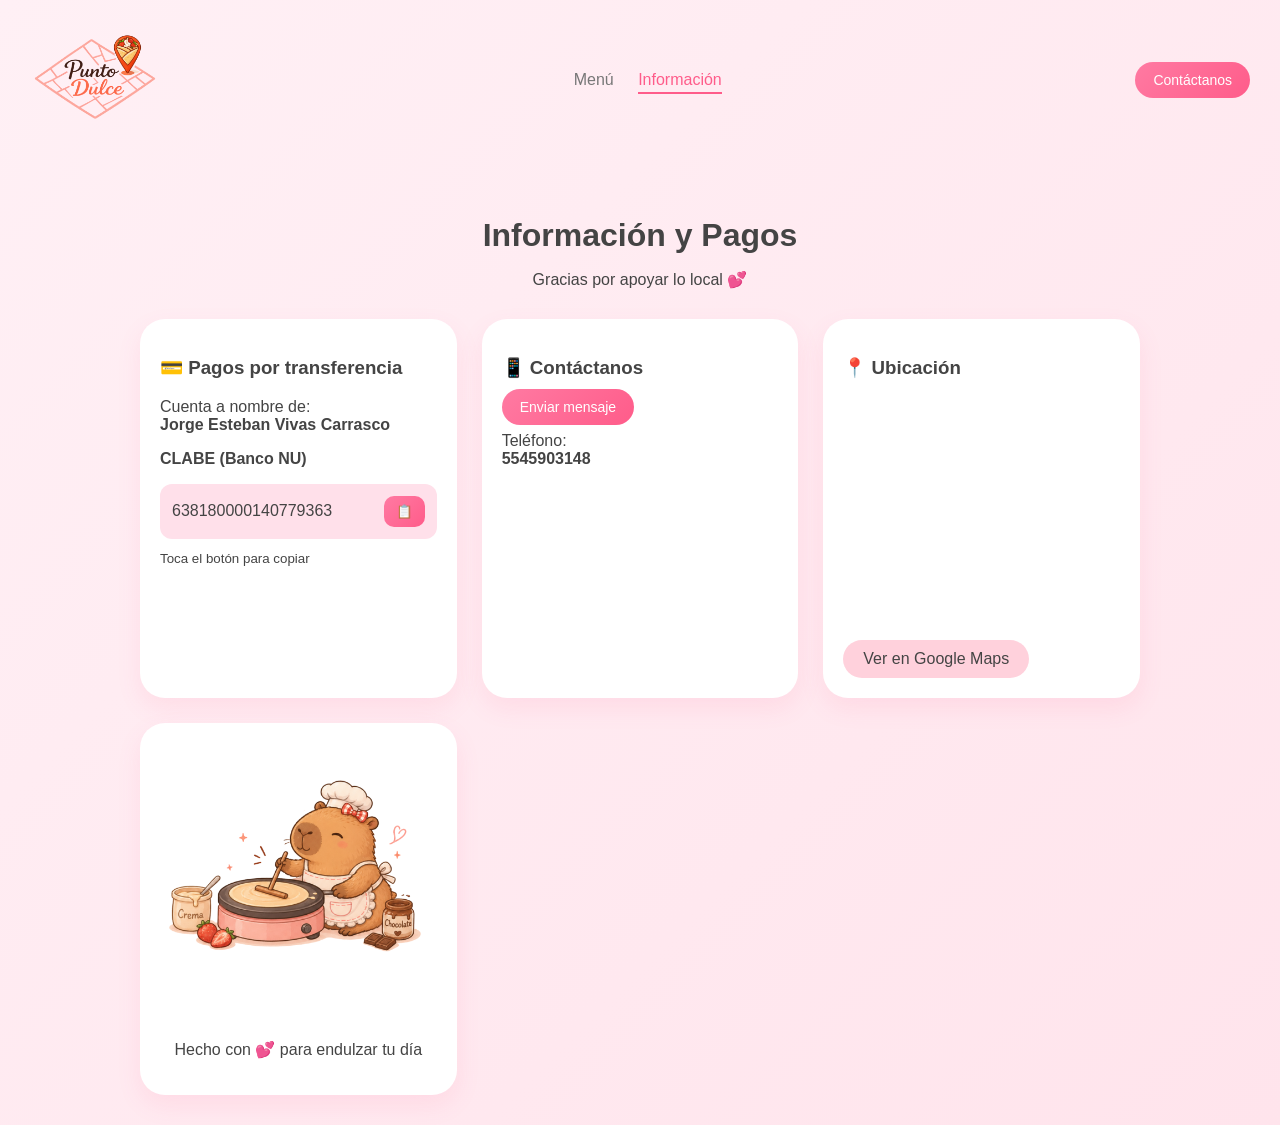
==== index.html @ 76401428 "Add files via upload" ====
<!DOCTYPE html>
<html lang="es">
<head>
  <meta charset="UTF-8">
  <title>Punto Dulce - Información</title>
  <link rel="stylesheet" href="css/styles.css">
</head>
<body>

<header class="navbar">
  <img src="img/logo.png" class="logo">

  <nav>
    <a href="menu.html">Menú</a>
    <a href="index.html" class="active">Información</a>
  </nav>

  <a href="https://wa.me/5215545903148" class="btn">
    Contáctanos
  </a>
</header>

<section class="container">

  <h1>Información y Pagos</h1>
  <p>Gracias por apoyar lo local 💕</p>

  <div class="grid">

    <!-- PAGOS -->
    <div class="card">
      <h3>💳 Pagos por transferencia</h3>

      <p>Cuenta a nombre de:<br>
      <strong>Jorge Esteban Vivas Carrasco</strong></p>

      <p><strong>CLABE (Banco NU)</strong></p>

      <div class="copy-box">
        <span id="clabe">638180000140779363</span>
        <button onclick="copiar()">📋</button>
      </div>

      <small>Toca el botón para copiar</small>
    </div>

    <!-- CONTACTO -->
    <div class="card">
      <h3>📱 Contáctanos</h3>

      <a href="https://wa.me/5215545903148" class="btn">
        Enviar mensaje
      </a>

      <p>Teléfono:<br>
      <strong>5545903148</strong></p>
    </div>

    <!-- UBICACIÓN -->
    <div class="card">
      <h3>📍 Ubicación</h3>

      <iframe 
        src="https://www.google.com/maps/@19.3474573,-98.9720983,64m/data=!3m1!1e3!5m1!1e1?entry=ttu&g_ep=EgoyMDI2MDQyMi4wIKXMDSoASAFQAw%3D%3D"
        width="100%" 
        height="200" 
        style="border:0; border-radius:15px;">
      </iframe>

      <br><br>

      <a href="https://maps.app.goo.gl/kTHkG2x5fDJQNCCw5" target="_blank" class="btn-secondary">
        Ver en Google Maps
      </a>
    </div>

    <!-- MASCOTA / BRANDING -->
    <div class="card">
      <img src="img/mascota.png" class="mascota">
      <p style="text-align:center;">Hecho con 💕 para endulzar tu día</p>
    </div>

  </div>

</section>

<script src="js/script.js"></script>

</body>
</html>
---- css/styles.css ----
/* ===== RESET ===== */
body {
    margin: 0;
    font-family: 'Segoe UI', sans-serif;
    background: linear-gradient(135deg, #fff0f5, #ffe4ec);
    color: #444;
  }
  
  /* ===== NAVBAR ===== */
  .navbar {
    display: flex;
    justify-content: space-between;
    align-items: center;
    padding: 15px 30px;
  }
  
  .logo {
    width: 130px;
  }
  
  nav a {
    margin: 0 10px;
    text-decoration: none;
    color: #777;
    font-weight: 500;
  }
  
  nav .active {
    color: #ff5c8a;
    border-bottom: 2px solid #ff5c8a;
    padding-bottom: 4px;
  }
  
  /* ===== BOTONES ===== */
  .btn {
    background: linear-gradient(135deg, #ff7aa2, #ff5c8a);
    color: white;
    padding: 10px 18px;
    border-radius: 25px;
    text-decoration: none;
    font-size: 14px;
    transition: 0.2s;
  }
  
  .btn:hover {
    transform: scale(1.05);
  }
  
  .btn-secondary {
    display: inline-block;
    margin-top: 20px;
    background: #ffd1dc;
    color: #444;
    padding: 10px 20px;
    border-radius: 25px;
    text-decoration: none;
  }
  
  /* ===== CONTENIDO ===== */
  .container {
    text-align: center;
    padding: 30px 20px;
  }
  
  h1 {
    font-size: 32px;
    margin-bottom: 10px;
  }
  
  /* ===== MENÚ GRID ===== */
  .menu-grid {
    display: grid;
    grid-template-columns: repeat(auto-fit, minmax(280px, 1fr));
    gap: 25px;
    margin-top: 30px;
  }
  
  .menu-card {
    background: #fff;
    border-radius: 25px;
    padding: 12px;
    box-shadow: 0 10px 25px rgba(255, 92, 138, 0.15);
    transition: 0.3s;
  }
  
  .menu-card:hover {
    transform: translateY(-5px);
  }
  
  .menu-card img {
    width: 100%;
    border-radius: 15px;
  }
  
  /* ===== GRID INFO ===== */
  .grid {
    display: grid;
    grid-template-columns: repeat(auto-fit, minmax(300px, 1fr));
    gap: 25px;
    margin-top: 30px;
  }
  
  /* ===== CARDS ===== */
  .card {
    background: #ffffff;
    border-radius: 25px;
    padding: 20px;
    box-shadow: 0 10px 25px rgba(255, 92, 138, 0.1);
    text-align: left;
  }
  
  /* ===== COPY BOX ===== */
  .copy-box {
    display: flex;
    justify-content: space-between;
    align-items: center;
    background: #ffe0ea;
    padding: 12px;
    border-radius: 12px;
    margin: 10px 0;
  }
  
  .copy-box button {
    background: linear-gradient(135deg, #ff7aa2, #ff5c8a);
    border: none;
    color: white;
    padding: 8px 12px;
    border-radius: 10px;
    cursor: pointer;
  }
  
  .copy-box button:hover {
    transform: scale(1.1);
  }
  
  /* ===== MASCOTA ===== */
  .mascota {
    width: 100%;
    border-radius: 20px;
  }
  
  /* ===== RESPONSIVE ===== */
  @media (max-width: 600px) {
    .navbar {
      flex-direction: column;
      gap: 10px;
    }
  
    nav {
      margin: 10px 0;
    }
  }

/* NAVBAR en móvil */
@media (max-width: 768px) {

    .navbar {
      flex-direction: column;
      align-items: center;
      gap: 10px;
    }
  
    .logo {
      width: 100px;
    }
  
    nav {
      display: flex;
      gap: 15px;
    }
  
    .btn {
      font-size: 13px;
      padding: 8px 14px;
    }
  
    /* CONTENEDOR */
    .container {
      padding: 20px 15px;
    }
  
    h1 {
      font-size: 24px;
    }
  
    /* MENÚ: UNA COLUMNA */
    .menu-grid {
      grid-template-columns: 1fr;
      gap: 15px;
    }
  
    /* CARDS MÁS COMPACTAS */
    .menu-card {
      padding: 8px;
    }
  
    /* INFO GRID: UNA COLUMNA */
    .grid {
      grid-template-columns: 1fr;
    }
  
    /* MAPA MÁS ALTO */
    iframe {
      height: 250px;
    }
  }
  .menu-card img {
    width: 100%;
    height: auto;
    object-fit: contain;
  }
  .container {
    max-width: 1000px;
    margin: auto;
  }
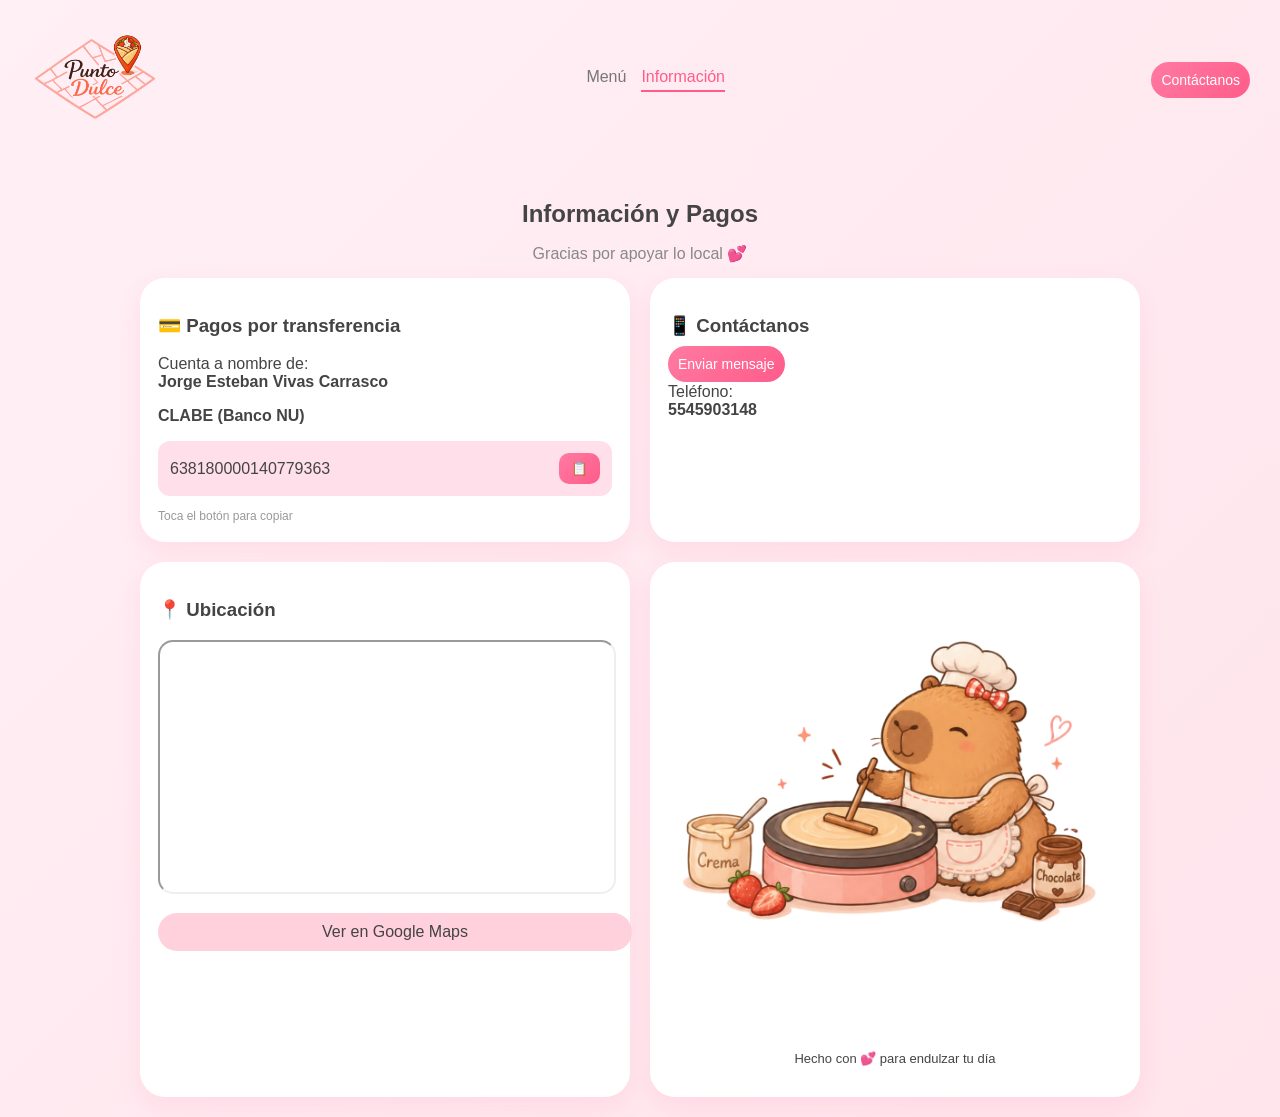
==== commit 9051411a: "ajustes responsive" ====
--- a/index.html
+++ b/index.html
@@ -2,6 +2,7 @@
 <html lang="es">
 <head>
   <meta charset="UTF-8">
+  <meta name="viewport" content="width=device-width, initial-scale=1.0">
   <title>Punto Dulce - Información</title>
   <link rel="stylesheet" href="css/styles.css">
 </head>
@@ -10,7 +11,7 @@
 <header class="navbar">
   <img src="img/logo.png" class="logo">
 
-  <nav>
+  <nav class="nav-links">
     <a href="menu.html">Menú</a>
     <a href="index.html" class="active">Información</a>
   </nav>
@@ -23,9 +24,10 @@
 <section class="container">
 
   <h1>Información y Pagos</h1>
-  <p>Gracias por apoyar lo local 💕</p>
+  <p class="subtitle">Gracias por apoyar lo local 💕</p>
 
-  <div class="grid">
+  <!-- CONTENEDOR VERTICAL -->
+  <div class="info-list">
 
     <!-- PAGOS -->
     <div class="card">
@@ -34,26 +36,28 @@
       <p>Cuenta a nombre de:<br>
       <strong>Jorge Esteban Vivas Carrasco</strong></p>
 
-      <p><strong>CLABE (Banco NU)</strong></p>
+      <p class="label">CLABE (Banco NU)</p>
 
       <div class="copy-box">
         <span id="clabe">638180000140779363</span>
         <button onclick="copiar()">📋</button>
       </div>
 
-      <small>Toca el botón para copiar</small>
+      <small class="hint">Toca el botón para copiar</small>
     </div>
 
     <!-- CONTACTO -->
     <div class="card">
       <h3>📱 Contáctanos</h3>
 
-      <a href="https://wa.me/5215545903148" class="btn">
+      <a href="https://wa.me/5215545903148" class="btn full">
         Enviar mensaje
       </a>
 
-      <p>Teléfono:<br>
-      <strong>5545903148</strong></p>
+      <p class="phone">
+        Teléfono:<br>
+        <strong>5545903148</strong>
+      </p>
     </div>
 
     <!-- UBICACIÓN -->
@@ -61,23 +65,23 @@
       <h3>📍 Ubicación</h3>
 
       <iframe 
-        src="https://www.google.com/maps/@19.3474573,-98.9720983,64m/data=!3m1!1e3!5m1!1e1?entry=ttu&g_ep=EgoyMDI2MDQyMi4wIKXMDSoASAFQAw%3D%3D"
+        src="https://www.google.com/maps?q=El+Punto+Dulce&output=embed"
         width="100%" 
-        height="200" 
-        style="border:0; border-radius:15px;">
+        height="250"
+        class="map">
       </iframe>
 
-      <br><br>
-
-      <a href="https://maps.app.goo.gl/kTHkG2x5fDJQNCCw5" target="_blank" class="btn-secondary">
+      <a href="https://maps.app.goo.gl/kTHkG2x5fDJQNCCw5" 
+         target="_blank" 
+         class="btn-secondary full">
         Ver en Google Maps
       </a>
     </div>
 
-    <!-- MASCOTA / BRANDING -->
-    <div class="card">
+    <!-- MASCOTA -->
+    <div class="card center">
       <img src="img/mascota.png" class="mascota">
-      <p style="text-align:center;">Hecho con 💕 para endulzar tu día</p>
+      <p class="footer-text">Hecho con 💕 para endulzar tu día</p>
     </div>
 
   </div>
--- a/css/styles.css
+++ b/css/styles.css
@@ -1,215 +1,199 @@
 /* ===== RESET ===== */
 body {
-    margin: 0;
-    font-family: 'Segoe UI', sans-serif;
-    background: linear-gradient(135deg, #fff0f5, #ffe4ec);
-    color: #444;
-  }
-  
-  /* ===== NAVBAR ===== */
+  margin: 0;
+  font-family: 'Segoe UI', sans-serif;
+  background: linear-gradient(135deg, #fff0f5, #ffe4ec);
+  color: #444;
+}
+
+/* ===== NAVBAR ===== */
+.navbar {
+  display: flex;
+  flex-direction: column;
+  align-items: center;
+  gap: 10px;
+  padding: 15px;
+}
+
+.logo {
+  width: 100px;
+}
+
+.nav-links {
+  display: flex;
+  gap: 15px;
+}
+
+.nav-links a {
+  text-decoration: none;
+  color: #777;
+  font-weight: 500;
+}
+
+.nav-links .active {
+  color: #ff5c8a;
+  border-bottom: 2px solid #ff5c8a;
+  padding-bottom: 4px;
+}
+
+/* ===== BOTONES ===== */
+.btn {
+  background: linear-gradient(135deg, #ff7aa2, #ff5c8a);
+  color: white;
+  padding: 10px;
+  border-radius: 25px;
+  text-decoration: none;
+  font-size: 14px;
+  width: 100%;
+  text-align: center;
+}
+
+.btn-secondary {
+  display: block;
+  margin-top: 15px;
+  background: #ffd1dc;
+  color: #444;
+  padding: 10px;
+  border-radius: 25px;
+  text-decoration: none;
+  text-align: center;
+}
+
+.full {
+  width: 100%;
+}
+
+/* ===== CONTENIDO ===== */
+.container {
+  padding: 20px 15px;
+  max-width: 1000px;
+  margin: auto;
+  text-align: center;
+}
+
+h1 {
+  font-size: 24px;
+  margin-bottom: 10px;
+}
+
+.subtitle {
+  color: #888;
+  margin-bottom: 15px;
+}
+
+/* ===== MENU (MOBILE FIRST) ===== */
+.menu-list {
+  display: flex;
+  flex-direction: column;
+  gap: 15px;
+}
+
+.menu-item {
+  background: #fff;
+  border-radius: 25px;
+  padding: 10px;
+  box-shadow: 0 10px 25px rgba(255, 92, 138, 0.15);
+}
+
+.menu-item img {
+  width: 100%;
+  border-radius: 15px;
+}
+
+/* ===== INFO (MOBILE FIRST) ===== */
+.info-list {
+  display: flex;
+  flex-direction: column;
+  gap: 15px;
+}
+
+.card {
+  background: #ffffff;
+  border-radius: 25px;
+  padding: 18px;
+  box-shadow: 0 10px 25px rgba(255, 92, 138, 0.1);
+  text-align: left;
+}
+
+/* ===== COPY BOX ===== */
+.copy-box {
+  display: flex;
+  justify-content: space-between;
+  align-items: center;
+  background: #ffe0ea;
+  padding: 12px;
+  border-radius: 12px;
+  margin: 10px 0;
+}
+
+.copy-box button {
+  background: linear-gradient(135deg, #ff7aa2, #ff5c8a);
+  border: none;
+  color: white;
+  padding: 8px 12px;
+  border-radius: 10px;
+  cursor: pointer;
+}
+
+/* ===== TEXTO EXTRA ===== */
+.label {
+  font-weight: 600;
+}
+
+.hint {
+  font-size: 12px;
+  color: #999;
+}
+
+.phone {
+  margin-top: 10px;
+}
+
+.footer-text {
+  text-align: center;
+  font-size: 13px;
+}
+
+/* ===== MASCOTA ===== */
+.mascota {
+  width: 100%;
+  border-radius: 20px;
+}
+
+/* ===== MAPA ===== */
+.map {
+  border-radius: 15px;
+}
+
+/* ===== DESKTOP (AQUÍ SE EXPANDE) ===== */
+@media (min-width: 768px) {
+
   .navbar {
-    display: flex;
+    flex-direction: row;
     justify-content: space-between;
-    align-items: center;
     padding: 15px 30px;
   }
-  
+
   .logo {
     width: 130px;
   }
-  
-  nav a {
-    margin: 0 10px;
-    text-decoration: none;
-    color: #777;
-    font-weight: 500;
-  }
-  
-  nav .active {
-    color: #ff5c8a;
-    border-bottom: 2px solid #ff5c8a;
-    padding-bottom: 4px;
-  }
-  
-  /* ===== BOTONES ===== */
+
   .btn {
-    background: linear-gradient(135deg, #ff7aa2, #ff5c8a);
-    color: white;
-    padding: 10px 18px;
-    border-radius: 25px;
-    text-decoration: none;
-    font-size: 14px;
-    transition: 0.2s;
-  }
-  
-  .btn:hover {
-    transform: scale(1.05);
-  }
-  
-  .btn-secondary {
-    display: inline-block;
-    margin-top: 20px;
-    background: #ffd1dc;
-    color: #444;
-    padding: 10px 20px;
-    border-radius: 25px;
-    text-decoration: none;
-  }
-  
-  /* ===== CONTENIDO ===== */
-  .container {
-    text-align: center;
-    padding: 30px 20px;
-  }
-  
-  h1 {
-    font-size: 32px;
-    margin-bottom: 10px;
-  }
-  
-  /* ===== MENÚ GRID ===== */
-  .menu-grid {
-    display: grid;
-    grid-template-columns: repeat(auto-fit, minmax(280px, 1fr));
-    gap: 25px;
-    margin-top: 30px;
-  }
-  
-  .menu-card {
-    background: #fff;
-    border-radius: 25px;
-    padding: 12px;
-    box-shadow: 0 10px 25px rgba(255, 92, 138, 0.15);
-    transition: 0.3s;
-  }
-  
-  .menu-card:hover {
-    transform: translateY(-5px);
-  }
-  
-  .menu-card img {
-    width: 100%;
-    border-radius: 15px;
-  }
-  
-  /* ===== GRID INFO ===== */
-  .grid {
-    display: grid;
-    grid-template-columns: repeat(auto-fit, minmax(300px, 1fr));
-    gap: 25px;
-    margin-top: 30px;
-  }
-  
-  /* ===== CARDS ===== */
-  .card {
-    background: #ffffff;
-    border-radius: 25px;
-    padding: 20px;
-    box-shadow: 0 10px 25px rgba(255, 92, 138, 0.1);
-    text-align: left;
-  }
-  
-  /* ===== COPY BOX ===== */
-  .copy-box {
-    display: flex;
-    justify-content: space-between;
-    align-items: center;
-    background: #ffe0ea;
-    padding: 12px;
-    border-radius: 12px;
-    margin: 10px 0;
-  }
-  
-  .copy-box button {
-    background: linear-gradient(135deg, #ff7aa2, #ff5c8a);
-    border: none;
-    color: white;
-    padding: 8px 12px;
-    border-radius: 10px;
-    cursor: pointer;
-  }
-  
-  .copy-box button:hover {
-    transform: scale(1.1);
-  }
-  
-  /* ===== MASCOTA ===== */
-  .mascota {
-    width: 100%;
-    border-radius: 20px;
-  }
-  
-  /* ===== RESPONSIVE ===== */
-  @media (max-width: 600px) {
-    .navbar {
-      flex-direction: column;
-      gap: 10px;
-    }
-  
-    nav {
-      margin: 10px 0;
-    }
+    width: auto;
   }
 
-/* NAVBAR en móvil */
-@media (max-width: 768px) {
+  .menu-list {
+    flex-direction: row;
+  }
 
-    .navbar {
-      flex-direction: column;
-      align-items: center;
-      gap: 10px;
-    }
-  
-    .logo {
-      width: 100px;
-    }
-  
-    nav {
-      display: flex;
-      gap: 15px;
-    }
-  
-    .btn {
-      font-size: 13px;
-      padding: 8px 14px;
-    }
-  
-    /* CONTENEDOR */
-    .container {
-      padding: 20px 15px;
-    }
-  
-    h1 {
-      font-size: 24px;
-    }
-  
-    /* MENÚ: UNA COLUMNA */
-    .menu-grid {
-      grid-template-columns: 1fr;
-      gap: 15px;
-    }
-  
-    /* CARDS MÁS COMPACTAS */
-    .menu-card {
-      padding: 8px;
-    }
-  
-    /* INFO GRID: UNA COLUMNA */
-    .grid {
-      grid-template-columns: 1fr;
-    }
-  
-    /* MAPA MÁS ALTO */
-    iframe {
-      height: 250px;
-    }
+  .menu-item {
+    flex: 1;
   }
-  .menu-card img {
-    width: 100%;
-    height: auto;
-    object-fit: contain;
+
+  .info-list {
+    display: grid;
+    grid-template-columns: 1fr 1fr;
+    gap: 20px;
   }
-  .container {
-    max-width: 1000px;
-    margin: auto;
-  }+
+}
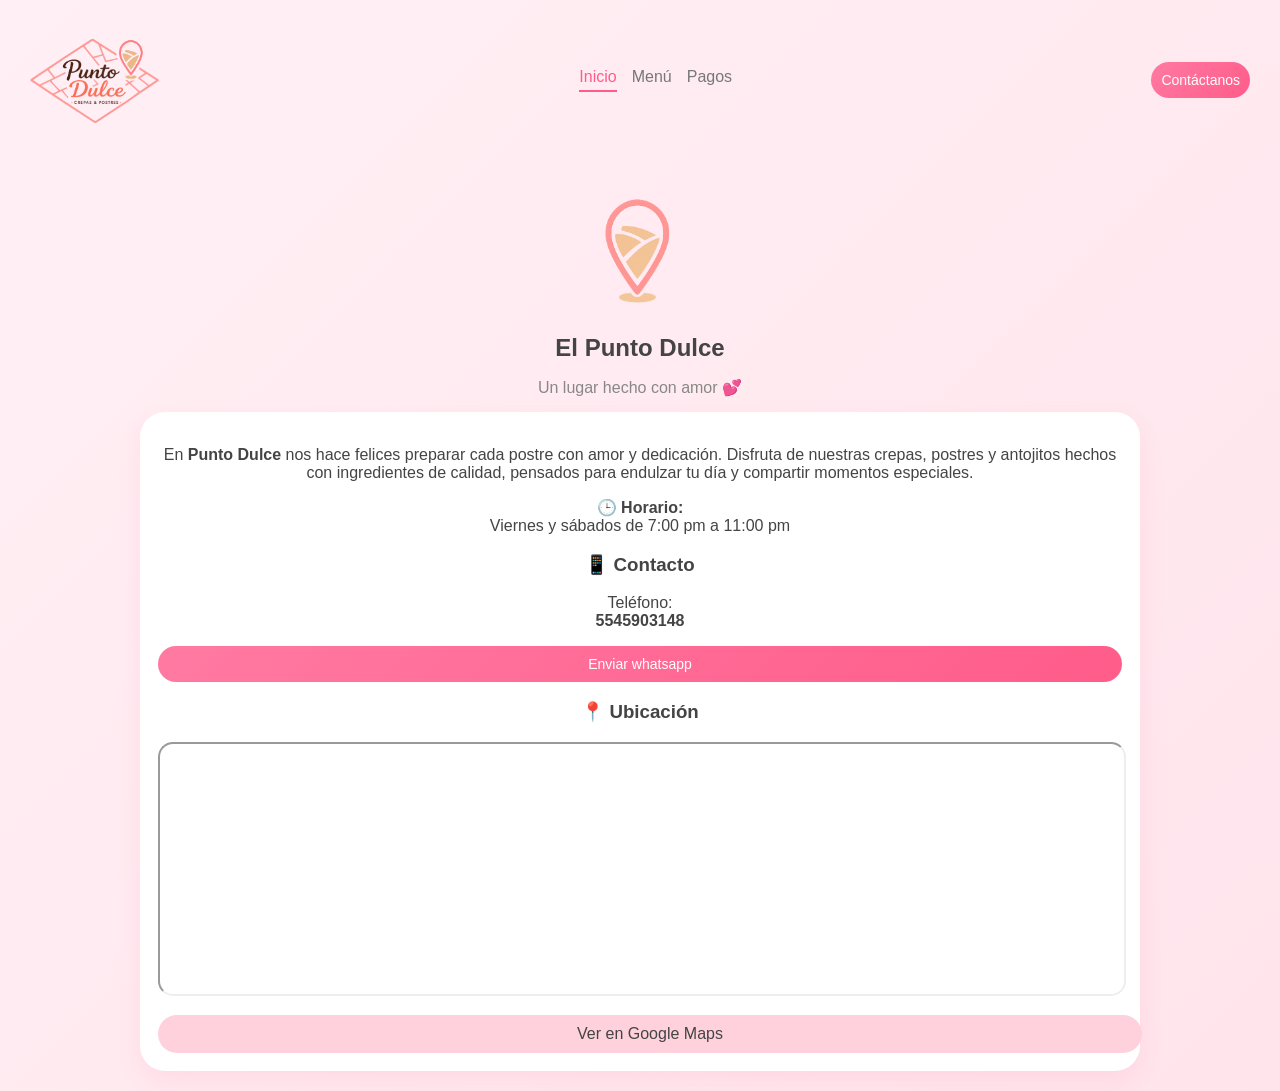
==== commit b681b5e1: "se anexa nueva pagina para pagos , se re organiza el index para presentarlo como pantalla de inicio," ====
--- a/index.html
+++ b/index.html
@@ -3,7 +3,7 @@
 <head>
   <meta charset="UTF-8">
   <meta name="viewport" content="width=device-width, initial-scale=1.0">
-  <title>Punto Dulce - Información</title>
+  <title>Punto Dulce - Inicio</title>
   <link rel="stylesheet" href="css/styles.css">
 </head>
 <body>
@@ -12,8 +12,9 @@
   <img src="img/logo.png" class="logo">
 
   <nav class="nav-links">
+    <a href="index.html" class="active">Inicio</a>
     <a href="menu.html">Menú</a>
-    <a href="index.html" class="active">Información</a>
+    <a href="payment.html">Pagos</a>
   </nav>
 
   <a href="https://wa.me/5215545903148" class="btn">
@@ -23,49 +24,43 @@
 
 <section class="container">
 
-  <h1>Información y Pagos</h1>
-  <p class="subtitle">Gracias por apoyar lo local 💕</p>
+  <!-- PORTADA -->
+  <div class="hero">
+    <img src="img/pd.png" class="logo" alt="Punto Dulce">
+  </div>
 
-  <!-- CONTENEDOR VERTICAL -->
-  <div class="info-list">
+  <h1>El Punto Dulce</h1>
+  <p class="subtitle">Un lugar hecho con amor 💕</p>
 
-    <!-- PAGOS -->
+    
+
     <div class="card">
-      <h3>💳 Pagos por transferencia</h3>
+      <p class="description" style="text-align: center;">
+        En <strong>Punto Dulce</strong> nos hace felices preparar cada postre con amor y dedicación.
+        Disfruta de nuestras crepas, postres y antojitos hechos con ingredientes de calidad,
+        pensados para endulzar tu día y compartir momentos especiales.
+      </p>
+  
+      <p class="schedule" style="text-align: center;">
+        🕒 <strong >Horario:</strong><br>
+        Viernes y sábados de 7:00 pm a 11:00 pm
+      </p>
+      <h3 style="text-align: center;">📱 Contacto</h3>
 
-      <p>Cuenta a nombre de:<br>
-      <strong>Jorge Esteban Vivas Carrasco</strong></p>
+      
 
-      <p class="label">CLABE (Banco NU)</p>
-
-      <div class="copy-box">
-        <span id="clabe">638180000140779363</span>
-        <button onclick="copiar()">📋</button>
-      </div>
-
-      <small class="hint">Toca el botón para copiar</small>
-    </div>
-
-    <!-- CONTACTO -->
-    <div class="card">
-      <h3>📱 Contáctanos</h3>
-
-      <a href="https://wa.me/5215545903148" class="btn full">
-        Enviar mensaje
-      </a>
-
-      <p class="phone">
+      <p class="phone" style="text-align: center;">
         Teléfono:<br>
         <strong>5545903148</strong>
       </p>
-    </div>
-
-    <!-- UBICACIÓN -->
-    <div class="card">
-      <h3>📍 Ubicación</h3>
+      <a href="https://wa.me/5215545903148" class="btn btn-center">
+        Enviar whatsapp
+      </a>
+      <h3 style="text-align: center;">📍 Ubicación</h3>
 
       <iframe 
-        src="https://www.google.com/maps?q=El+Punto+Dulce&output=embed"
+      src="https://www.google.com/maps/embed?pb=!1m18!1m12!1m3!1d558.1798564072957!2d-98.97212088326918!3d19.347642024707334!2m3!1f0!2f0!3f0!3m2!1i1024!2i768!4f13.1!3m3!1m2!1s0x85d1e3005ec71bc7%3A0x47919a08955aaadc!2sEl%20Punto%20Dulce!5e1!3m2!1ses-419!2smx!4v1777666731243!5m2!1ses-419!2smx"
+      
         width="100%" 
         height="250"
         class="map">
@@ -78,11 +73,12 @@
       </a>
     </div>
 
-    <!-- MASCOTA -->
-    <div class="card center">
-      <img src="img/mascota.png" class="mascota">
-      <p class="footer-text">Hecho con 💕 para endulzar tu día</p>
+    <!-- UBICACIÓN -->
+    
+     
     </div>
+
+ 
 
   </div>
 
--- a/css/styles.css
+++ b/css/styles.css
@@ -195,5 +195,10 @@
     grid-template-columns: 1fr 1fr;
     gap: 20px;
   }
+  .btn-center {
+    width: auto;
+    display: block;
+    margin: 15px auto;
+  }
 
 }
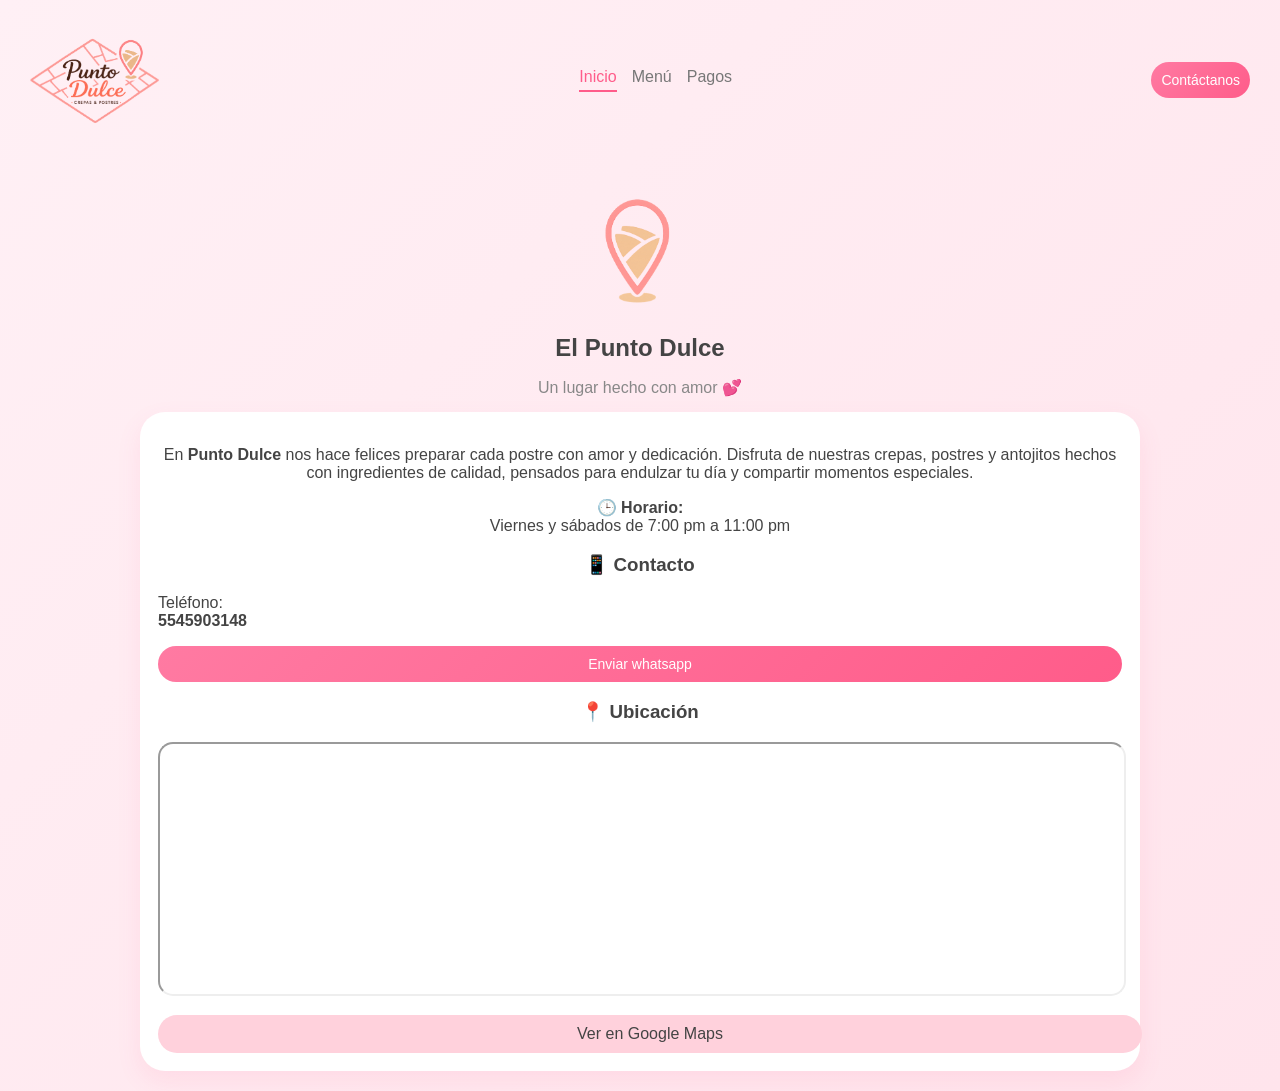
==== commit 729a0ae3: "ajuste en texto de contacto" ====
--- a/index.html
+++ b/index.html
@@ -49,7 +49,7 @@
 
       
 
-      <p class="phone" style="text-align: center;">
+      <p class="phone" >
         Teléfono:<br>
         <strong>5545903148</strong>
       </p>
